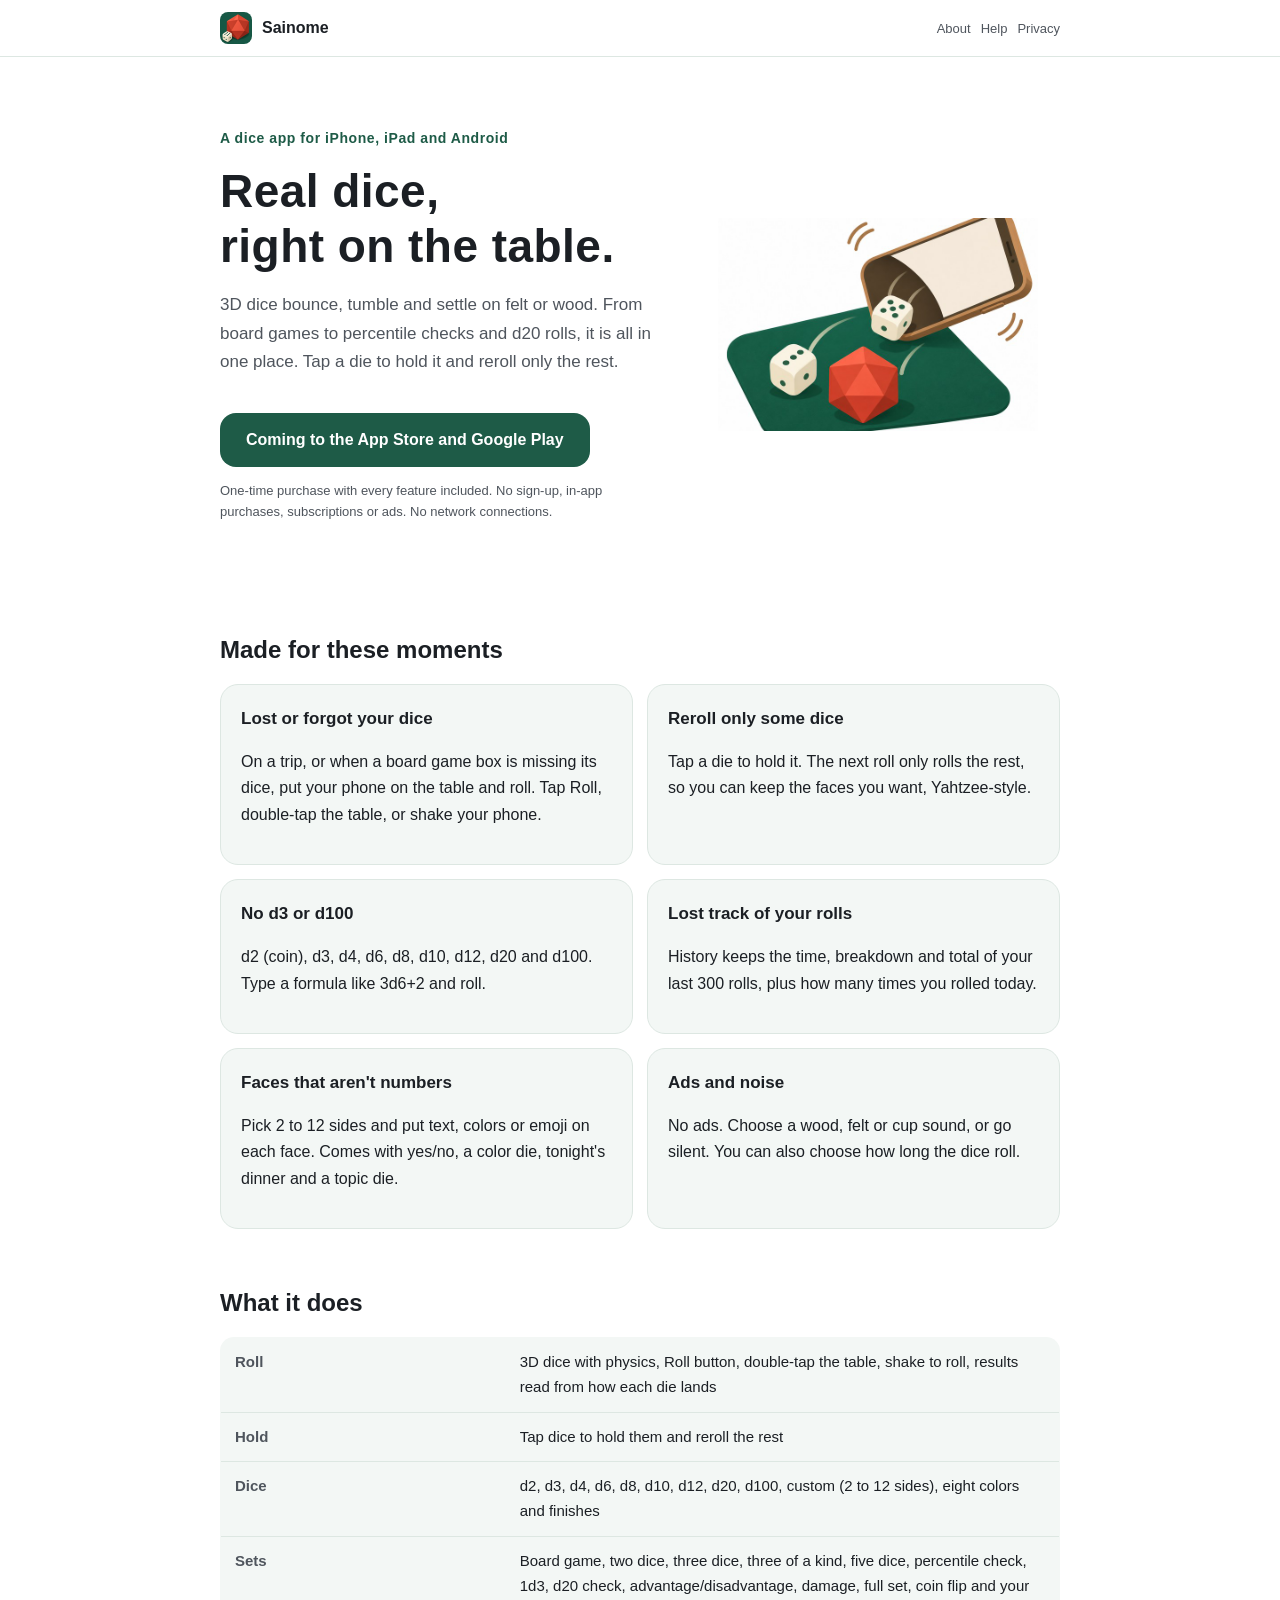
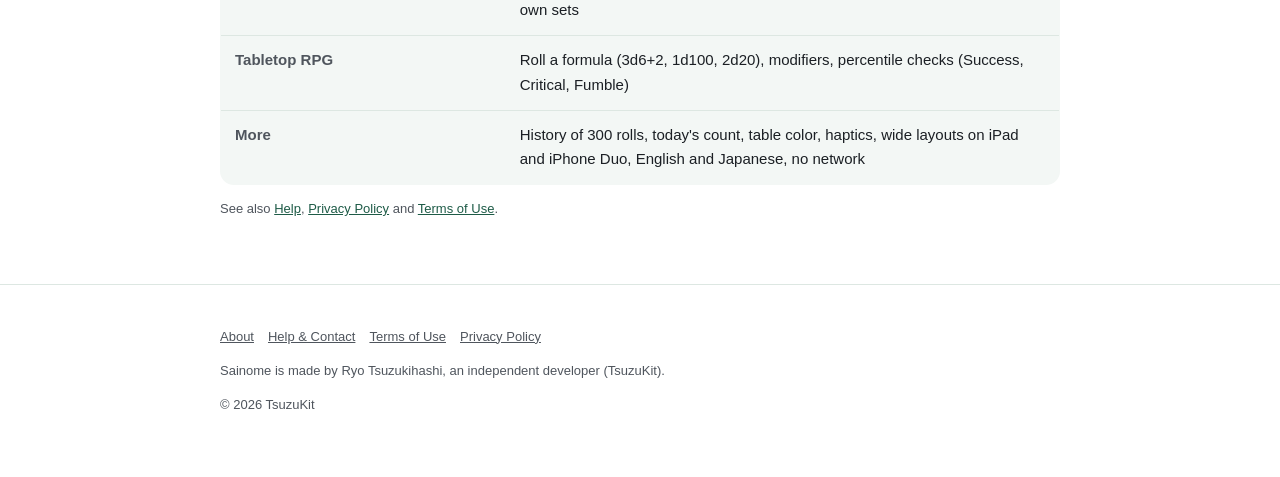
==== index.html @ 49a70751 "さいのめのサイト（紹介・使い方・プライバシー・規約、日英）" ====
<!DOCTYPE html>
<html lang="ja" data-title-ja="さいのめ｜3Dで転がるサイコロ・TRPGダイス・多面ダイス" data-title-en="Sainome | 3D dice roller for board games and tabletop RPG">
<head>
<meta charset="UTF-8">
<meta name="viewport" content="width=device-width, initial-scale=1">
<script>(function(){var l=navigator.languages&&navigator.languages.length?navigator.languages:[navigator.language||"ja"],p="en";for(var i=0;i<l.length;i++){var c=String(l[i]).toLowerCase();if(c.indexOf("ja")===0){p="ja";break}if(c.indexOf("en")===0){p="en";break}}var d=document.documentElement;d.lang=p;var t=d.getAttribute("data-title-"+p);if(t){document.title=t}})();</script>
<title>さいのめ｜3Dで転がるサイコロ・TRPGダイス・多面ダイス</title>
<meta name="description" content="机の上で本物のように転がる3Dのサイコロ。押して止めて残りだけ振り直し。D2〜D100・式で振る（3d6+2）・クトゥルフの判定・自作のサイコロ・履歴。買い切り・登録なし・広告なし。 / Real 3D dice that tumble across the table. Hold and reroll, d2 to d100, roll formulas like 3d6+2, percentile checks, custom dice and history. One-time purchase, no sign-up, no ads.">
<meta property="og:title" content="さいのめ｜3Dで転がるサイコロ・TRPGダイス・多面ダイス">
<meta property="og:description" content="机の上で本物のように転がる3Dのサイコロ。押して止めて残りだけ振り直し。D2〜D100・式で振る（3d6+2）・クトゥルフの判定・自作のサイコロ・履歴。買い切り・登録なし・広告なし。">
<meta property="og:type" content="website">
<meta property="og:url" content="https://sainome.tsuzukit.com/">
<meta property="og:image" content="https://sainome.tsuzukit.com/assets/og.jpg">
<link rel="icon" href="assets/icon.png">
<link rel="apple-touch-icon" href="assets/icon.png">
<link rel="stylesheet" href="style.css">
</head>
<body>
<div data-l="ja" lang="ja">
<header class="site"><div class="wrap">
<a class="brand" href="./"><img src="assets/icon.png" alt="" width="32" height="32">さいのめ</a>
<nav class="site"><a href="./">紹介</a><a href="support.html">使い方</a><a href="privacy.html">プライバシー</a></nav>
</div></header>
<main class="wrap">
<section class="hero">
<div>
<p class="eyebrow">iPhone・iPad・Android のサイコロアプリ</p>
<h1>机の上で、<br>本物のように転がる。</h1>
<p class="lead">フェルトや木の机の上で、3Dのサイコロが跳ねて、転がって、止まります。すごろくやボードゲームから、クトゥルフや D&amp;D の判定まで。止めたい目は押して鍵をかけ、残りだけ振り直せます。</p>
<a class="cta" href="#store" id="store">App Store・Google Play で配信予定</a>
<p class="note">買い切りで全部の機能が使えます。登録・アプリ内課金・サブスクリプション・広告はありません。通信もしません。</p>
</div>
<img src="assets/hero.jpg" alt="横にかたむけたスマホから、緑の机の上へころがり出る白いサイコロと赤い20面のサイコロのイラスト" width="360">
</section>

<h2>こんな困りごとのために</h2>
<div class="grid two">
<div class="card"><h3>サイコロをなくした・忘れた</h3><p>旅行先のすごろくでも、箱に入っていなかったボードゲームでも、スマホを机に置いて振るだけ。［振る］を押すか、机を2回たたくか、スマホを振ります。</p></div>
<div class="card"><h3>何個かだけ振り直したい</h3><p>サイコロを押すと鍵がかかり、次は残りだけ振れます。ヤッツィーのように、そろえたい目を止めておけます。</p></div>
<div class="card"><h3>1d3 や 1d100 がない</h3><p>2面（コイン）・3面・4面・6面・8面・10面・12面・20面・100面。「3d6+2」のような式も打つだけで振れます。</p></div>
<div class="card"><h3>何回振ったか分からない</h3><p>履歴に、時刻・内訳・合計を300回ぶん残します。今日何回振ったかも出ます。</p></div>
<div class="card"><h3>数字ではない目がほしい</h3><p>面の数（2〜12）を決めて、文字・色・絵文字を入れた自分のサイコロを作れます。はい／いいえ・色のサイコロ・今日のごはん・話題のサイコロの例も入っています。</p></div>
<div class="card"><h3>広告でしらける・音がうるさい</h3><p>広告はありません。音は木の机・フェルト・カップから選べて、音なしにもできます。転がる長さも選べます。</p></div>
</div>

<h2>できること</h2>
<table>
<tr><th>振る</th><td>物理で転がる3Dのサイコロ・［振る］・机を2回たたく・スマホを振る・止まった向きから目を読む</td></tr>
<tr><th>鍵</th><td>押したサイコロを止めて、残りだけ振り直す</td></tr>
<tr><th>種類</th><td>d2・d3・d4・d6・d8・d10・d12・d20・d100・自作（2〜12面）・8つの色と肌</td></tr>
<tr><th>セット</th><td>すごろく・2つ振り・3つ振り・チンチロ・ヤッツィー・クトゥルフ 判定・1d3・D&amp;D 判定・有利／不利・ダメージ・全部の種類・コイン・自分のセット</td></tr>
<tr><th>TRPG</th><td>式で振る（3d6+2・1d100・2d20）・足す数・クトゥルフの判定（成功／クリティカル／ファンブル）</td></tr>
<tr><th>そのほか</th><td>履歴300回・今日の回数・机の色・振動・iPad と iPhone Duo の広い画面・日本語と英語・通信しない</td></tr>
</table>
<p class="note"><a href="support.html">使い方</a>・<a href="privacy.html">プライバシーポリシー</a>・<a href="terms.html">利用規約</a>もご覧ください。</p>
</main>
<footer class="site"><div class="wrap">
<p><a href="./">紹介</a><a href="support.html">使い方とお問い合わせ</a><a href="terms.html">利用規約</a><a href="privacy.html">プライバシーポリシー</a></p>
<p>さいのめは、個人開発者の續橋涼（TsuzuKit）が作っているアプリです。</p>
<p>© 2026 TsuzuKit</p>
</div></footer>
</div>
<div data-l="en" lang="en">
<header class="site"><div class="wrap">
<a class="brand" href="./"><img src="assets/icon.png" alt="" width="32" height="32">Sainome</a>
<nav class="site"><a href="./">About</a><a href="support.html">Help</a><a href="privacy.html">Privacy</a></nav>
</div></header>
<main class="wrap">
<section class="hero">
<div>
<p class="eyebrow">A dice app for iPhone, iPad and Android</p>
<h1>Real dice,<br>right on the table.</h1>
<p class="lead">3D dice bounce, tumble and settle on felt or wood. From board games to percentile checks and d20 rolls, it is all in one place. Tap a die to hold it and reroll only the rest.</p>
<a class="cta" href="#store" id="store">Coming to the App Store and Google Play</a>
<p class="note">One-time purchase with every feature included. No sign-up, in-app purchases, subscriptions or ads. No network connections.</p>
</div>
<img src="assets/hero.jpg" alt="Illustration of white dice and a red twenty-sided die tumbling out of a tilted phone onto a green table" width="360">
</section>

<h2>Made for these moments</h2>
<div class="grid two">
<div class="card"><h3>Lost or forgot your dice</h3><p>On a trip, or when a board game box is missing its dice, put your phone on the table and roll. Tap Roll, double-tap the table, or shake your phone.</p></div>
<div class="card"><h3>Reroll only some dice</h3><p>Tap a die to hold it. The next roll only rolls the rest, so you can keep the faces you want, Yahtzee-style.</p></div>
<div class="card"><h3>No d3 or d100</h3><p>d2 (coin), d3, d4, d6, d8, d10, d12, d20 and d100. Type a formula like 3d6+2 and roll.</p></div>
<div class="card"><h3>Lost track of your rolls</h3><p>History keeps the time, breakdown and total of your last 300 rolls, plus how many times you rolled today.</p></div>
<div class="card"><h3>Faces that aren't numbers</h3><p>Pick 2 to 12 sides and put text, colors or emoji on each face. Comes with yes/no, a color die, tonight's dinner and a topic die.</p></div>
<div class="card"><h3>Ads and noise</h3><p>No ads. Choose a wood, felt or cup sound, or go silent. You can also choose how long the dice roll.</p></div>
</div>

<h2>What it does</h2>
<table>
<tr><th>Roll</th><td>3D dice with physics, Roll button, double-tap the table, shake to roll, results read from how each die lands</td></tr>
<tr><th>Hold</th><td>Tap dice to hold them and reroll the rest</td></tr>
<tr><th>Dice</th><td>d2, d3, d4, d6, d8, d10, d12, d20, d100, custom (2 to 12 sides), eight colors and finishes</td></tr>
<tr><th>Sets</th><td>Board game, two dice, three dice, three of a kind, five dice, percentile check, 1d3, d20 check, advantage/disadvantage, damage, full set, coin flip and your own sets</td></tr>
<tr><th>Tabletop RPG</th><td>Roll a formula (3d6+2, 1d100, 2d20), modifiers, percentile checks (Success, Critical, Fumble)</td></tr>
<tr><th>More</th><td>History of 300 rolls, today's count, table color, haptics, wide layouts on iPad and iPhone Duo, English and Japanese, no network</td></tr>
</table>
<p class="note">See also <a href="support.html">Help</a>, <a href="privacy.html">Privacy Policy</a> and <a href="terms.html">Terms of Use</a>.</p>
</main>
<footer class="site"><div class="wrap">
<p><a href="./">About</a><a href="support.html">Help & Contact</a><a href="terms.html">Terms of Use</a><a href="privacy.html">Privacy Policy</a></p>
<p>Sainome is made by Ryo Tsuzukihashi, an independent developer (TsuzuKit).</p>
<p>© 2026 TsuzuKit</p>
</div></footer>
</div>
</body>
</html>
---- style.css ----
/* さいのめ — 白い地・炭の文字・フェルトの緑の差し色（白の上で 4.5:1 以上）・赤はサイコロの印だけ */
:root {
  --paper: #ffffff; --card: #f3f7f5; --ink: #1b1f24; --sub: #4f555d; --line: #dde7e2;
  --vermilion: #1e5b47; --vermilion-soft: #e3efe9; --navy: #1e5b47; --correct: #1e5b47;
}
@media (prefers-color-scheme: dark) {
  :root { --paper: #111418; --card: #1a1e24; --ink: #f4f6f8; --sub: #b4b8bf; --line: #2b3038;
    --vermilion: #6cc8a6; --vermilion-soft: #163328; --navy: #8fd8bd; --correct: #6cc8a6; }
}
* { box-sizing: border-box; }
html { -webkit-text-size-adjust: 100%; }
body { margin: 0; background: var(--paper); color: var(--ink); line-height: 1.8;
  font-family: -apple-system, BlinkMacSystemFont, "Hiragino Sans", "Hiragino Kaku Gothic ProN", "Noto Sans JP", sans-serif; }
a { color: var(--navy); }
.wrap { max-width: 880px; margin: 0 auto; padding: 0 20px; }
header.site { border-bottom: 1px solid var(--line); background: var(--paper); position: sticky; top: 0; z-index: 5; }
header.site .wrap { display: flex; align-items: center; gap: 16px; min-height: 56px; }
.brand { display: flex; align-items: center; gap: 10px; font-weight: 800; text-decoration: none; color: var(--ink); margin-right: auto; }
.brand img { width: 32px; height: 32px; border-radius: 8px; }
nav.site a { font-size: 14px; text-decoration: none; color: var(--sub); margin-left: 14px; white-space: nowrap; }
nav.site a:hover { color: var(--ink); }
.hero { padding: 56px 0 40px; display: grid; gap: 32px; align-items: center; }
@media (min-width: 760px) { .hero { grid-template-columns: 1.1fr 0.9fr; } }
.eyebrow { color: var(--vermilion); font-weight: 700; font-size: 14px; letter-spacing: 0.04em; }
h1 { font-size: clamp(30px, 6vw, 46px); line-height: 1.35; margin: 8px 0 16px; letter-spacing: 0.01em; }
h2 { font-size: 24px; margin: 56px 0 16px; line-height: 1.5; }
h3 { font-size: 17px; margin: 0 0 6px; }
.lead { font-size: 17px; color: var(--sub); }
.cta { display: inline-block; margin-top: 20px; background: var(--vermilion); color: #ffffff; font-weight: 700; text-decoration: none;
  padding: 14px 26px; border-radius: 16px; }
.note { font-size: 13px; color: var(--sub); }
.hero img { width: 100%; max-width: 320px; height: auto; justify-self: center; }
.grid { display: grid; gap: 14px; }
@media (min-width: 700px) { .grid.two { grid-template-columns: 1fr 1fr; } .grid.three { grid-template-columns: repeat(3, 1fr); } }
.card { background: var(--card); border: 1px solid var(--line); border-radius: 18px; padding: 20px; }
.card.em { background: var(--vermilion-soft); border-color: transparent; }
.steps { counter-reset: step; }
.steps .card { position: relative; padding-left: 62px; }
.steps .card::before { counter-increment: step; content: counter(step); position: absolute; left: 18px; top: 18px; width: 32px; height: 32px;
  border-radius: 50%; border: 2.5px solid var(--vermilion); color: var(--vermilion); font-weight: 800; display: grid; place-items: center; }
table { width: 100%; border-collapse: collapse; background: var(--card); border: 1px solid var(--line); border-radius: 14px; overflow: hidden; }
th, td { text-align: left; padding: 12px 14px; border-bottom: 1px solid var(--line); vertical-align: top; font-size: 15px; }
th { width: 34%; color: var(--sub); font-weight: 600; }
tr:last-child th, tr:last-child td { border-bottom: none; }
.doc { padding: 40px 0 24px; }
.doc h1 { font-size: 30px; }
.doc h2 { font-size: 19px; margin: 36px 0 10px; }
.doc .meta { color: var(--sub); font-size: 14px; }
.doc .summary { background: var(--vermilion-soft); border-radius: 16px; padding: 18px 20px; margin: 20px 0; }
details { background: var(--card); border: 1px solid var(--line); border-radius: 14px; padding: 14px 18px; }
details + details { margin-top: 10px; }
summary { font-weight: 700; cursor: pointer; }
footer.site { border-top: 1px solid var(--line); margin-top: 64px; padding: 28px 0 48px; color: var(--sub); font-size: 13px; }
footer.site a { color: var(--sub); margin-right: 14px; }
.qid { font-family: ui-monospace, SFMono-Regular, Menlo, monospace; background: var(--card); border: 1px solid var(--line);
  border-radius: 8px; padding: 2px 8px; }
/* 端末の言語に合うほうだけ見せる（build.py が両方を1ページに入れる） */
html[lang="ja"] [data-l="en"], html[lang="en"] [data-l="ja"] { display: none; }
[lang="en"] { line-height: 1.65; }
[lang="en"] h1 { line-height: 1.2; }
[lang="en"] nav.site a { font-size: 13px; margin-left: 10px; }
@media (max-width: 480px) { nav.site a { font-size: 12px; margin-left: 8px; } header.site .wrap { gap: 4px; } .brand { gap: 7px; font-size: 15px; } }
.brand { white-space: nowrap; flex-shrink: 0; }
/* 幅の狭い画面では、上の帯の「紹介」を出さない（左のアプリ名が同じ行き先） */
@media (max-width: 480px) { nav.site a:first-child { display: none; } }
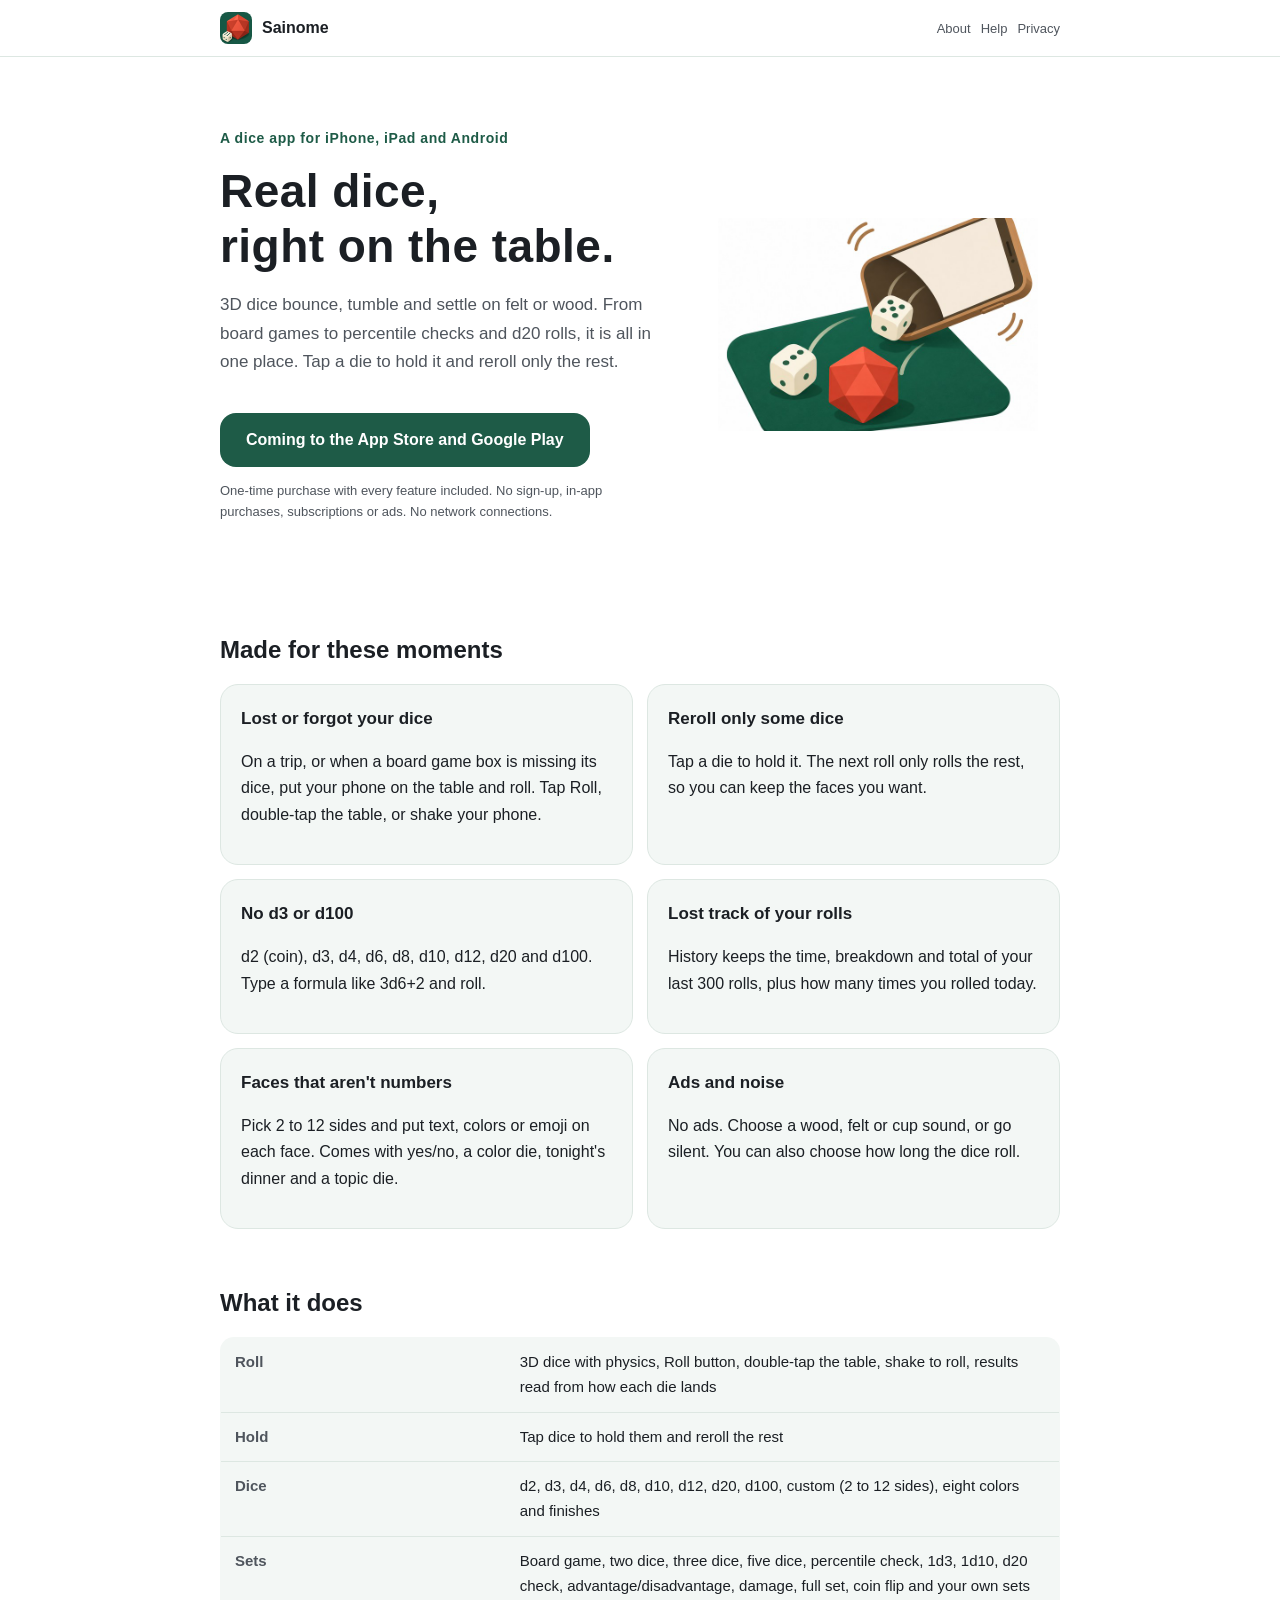
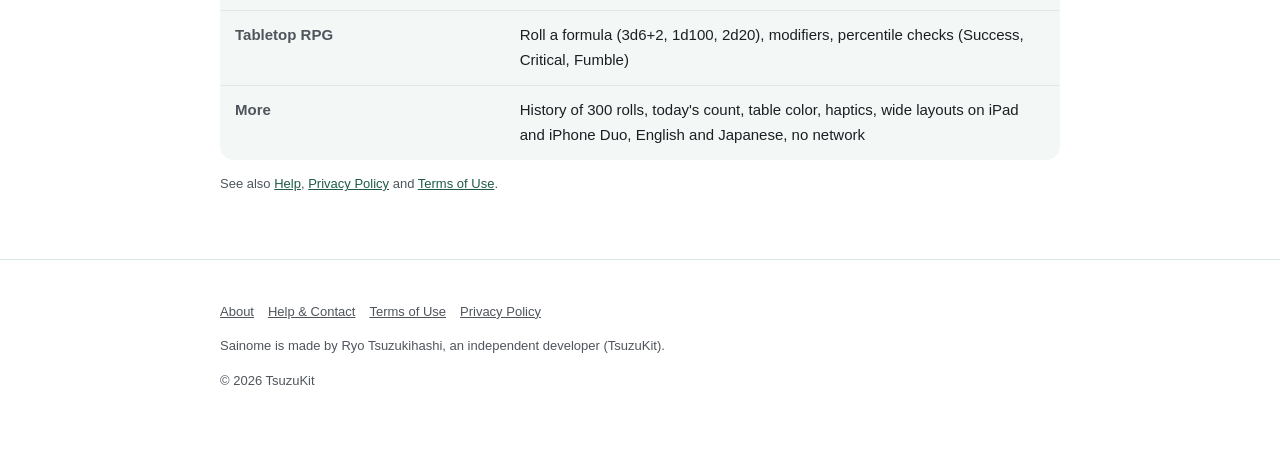
==== commit 17b22c95: "セットの名前と説明から他社の商標と賭けごとの遊びの名前を外した" ====
--- a/index.html
+++ b/index.html
@@ -26,7 +26,7 @@
 <div>
 <p class="eyebrow">iPhone・iPad・Android のサイコロアプリ</p>
 <h1>机の上で、<br>本物のように転がる。</h1>
-<p class="lead">フェルトや木の机の上で、3Dのサイコロが跳ねて、転がって、止まります。すごろくやボードゲームから、クトゥルフや D&amp;D の判定まで。止めたい目は押して鍵をかけ、残りだけ振り直せます。</p>
+<p class="lead">フェルトや木の机の上で、3Dのサイコロが跳ねて、転がって、止まります。すごろくやボードゲームから、TRPG の判定まで。止めたい目は押して鍵をかけ、残りだけ振り直せます。</p>
 <a class="cta" href="#store" id="store">App Store・Google Play で配信予定</a>
 <p class="note">買い切りで全部の機能が使えます。登録・アプリ内課金・サブスクリプション・広告はありません。通信もしません。</p>
 </div>
@@ -36,7 +36,7 @@
 <h2>こんな困りごとのために</h2>
 <div class="grid two">
 <div class="card"><h3>サイコロをなくした・忘れた</h3><p>旅行先のすごろくでも、箱に入っていなかったボードゲームでも、スマホを机に置いて振るだけ。［振る］を押すか、机を2回たたくか、スマホを振ります。</p></div>
-<div class="card"><h3>何個かだけ振り直したい</h3><p>サイコロを押すと鍵がかかり、次は残りだけ振れます。ヤッツィーのように、そろえたい目を止めておけます。</p></div>
+<div class="card"><h3>何個かだけ振り直したい</h3><p>サイコロを押すと鍵がかかり、次は残りだけ振れます。そろえたい目を止めておけます。</p></div>
 <div class="card"><h3>1d3 や 1d100 がない</h3><p>2面（コイン）・3面・4面・6面・8面・10面・12面・20面・100面。「3d6+2」のような式も打つだけで振れます。</p></div>
 <div class="card"><h3>何回振ったか分からない</h3><p>履歴に、時刻・内訳・合計を300回ぶん残します。今日何回振ったかも出ます。</p></div>
 <div class="card"><h3>数字ではない目がほしい</h3><p>面の数（2〜12）を決めて、文字・色・絵文字を入れた自分のサイコロを作れます。はい／いいえ・色のサイコロ・今日のごはん・話題のサイコロの例も入っています。</p></div>
@@ -48,8 +48,8 @@
 <tr><th>振る</th><td>物理で転がる3Dのサイコロ・［振る］・机を2回たたく・スマホを振る・止まった向きから目を読む</td></tr>
 <tr><th>鍵</th><td>押したサイコロを止めて、残りだけ振り直す</td></tr>
 <tr><th>種類</th><td>d2・d3・d4・d6・d8・d10・d12・d20・d100・自作（2〜12面）・8つの色と肌</td></tr>
-<tr><th>セット</th><td>すごろく・2つ振り・3つ振り・チンチロ・ヤッツィー・クトゥルフ 判定・1d3・D&amp;D 判定・有利／不利・ダメージ・全部の種類・コイン・自分のセット</td></tr>
-<tr><th>TRPG</th><td>式で振る（3d6+2・1d100・2d20）・足す数・クトゥルフの判定（成功／クリティカル／ファンブル）</td></tr>
+<tr><th>セット</th><td>すごろく・2つ振り・3つ振り・5つ振り・1d100 判定・1d3・1d10・1d20 判定・有利／不利・ダメージ・全部の種類・コイン・自分のセット</td></tr>
+<tr><th>TRPG</th><td>式で振る（3d6+2・1d100・2d20）・足す数・1d100 判定（成功／クリティカル／ファンブル）</td></tr>
 <tr><th>そのほか</th><td>履歴300回・今日の回数・机の色・振動・iPad と iPhone Duo の広い画面・日本語と英語・通信しない</td></tr>
 </table>
 <p class="note"><a href="support.html">使い方</a>・<a href="privacy.html">プライバシーポリシー</a>・<a href="terms.html">利用規約</a>もご覧ください。</p>
@@ -80,7 +80,7 @@
 <h2>Made for these moments</h2>
 <div class="grid two">
 <div class="card"><h3>Lost or forgot your dice</h3><p>On a trip, or when a board game box is missing its dice, put your phone on the table and roll. Tap Roll, double-tap the table, or shake your phone.</p></div>
-<div class="card"><h3>Reroll only some dice</h3><p>Tap a die to hold it. The next roll only rolls the rest, so you can keep the faces you want, Yahtzee-style.</p></div>
+<div class="card"><h3>Reroll only some dice</h3><p>Tap a die to hold it. The next roll only rolls the rest, so you can keep the faces you want.</p></div>
 <div class="card"><h3>No d3 or d100</h3><p>d2 (coin), d3, d4, d6, d8, d10, d12, d20 and d100. Type a formula like 3d6+2 and roll.</p></div>
 <div class="card"><h3>Lost track of your rolls</h3><p>History keeps the time, breakdown and total of your last 300 rolls, plus how many times you rolled today.</p></div>
 <div class="card"><h3>Faces that aren't numbers</h3><p>Pick 2 to 12 sides and put text, colors or emoji on each face. Comes with yes/no, a color die, tonight's dinner and a topic die.</p></div>
@@ -92,7 +92,7 @@
 <tr><th>Roll</th><td>3D dice with physics, Roll button, double-tap the table, shake to roll, results read from how each die lands</td></tr>
 <tr><th>Hold</th><td>Tap dice to hold them and reroll the rest</td></tr>
 <tr><th>Dice</th><td>d2, d3, d4, d6, d8, d10, d12, d20, d100, custom (2 to 12 sides), eight colors and finishes</td></tr>
-<tr><th>Sets</th><td>Board game, two dice, three dice, three of a kind, five dice, percentile check, 1d3, d20 check, advantage/disadvantage, damage, full set, coin flip and your own sets</td></tr>
+<tr><th>Sets</th><td>Board game, two dice, three dice, five dice, percentile check, 1d3, 1d10, d20 check, advantage/disadvantage, damage, full set, coin flip and your own sets</td></tr>
 <tr><th>Tabletop RPG</th><td>Roll a formula (3d6+2, 1d100, 2d20), modifiers, percentile checks (Success, Critical, Fumble)</td></tr>
 <tr><th>More</th><td>History of 300 rolls, today's count, table color, haptics, wide layouts on iPad and iPhone Duo, English and Japanese, no network</td></tr>
 </table>
